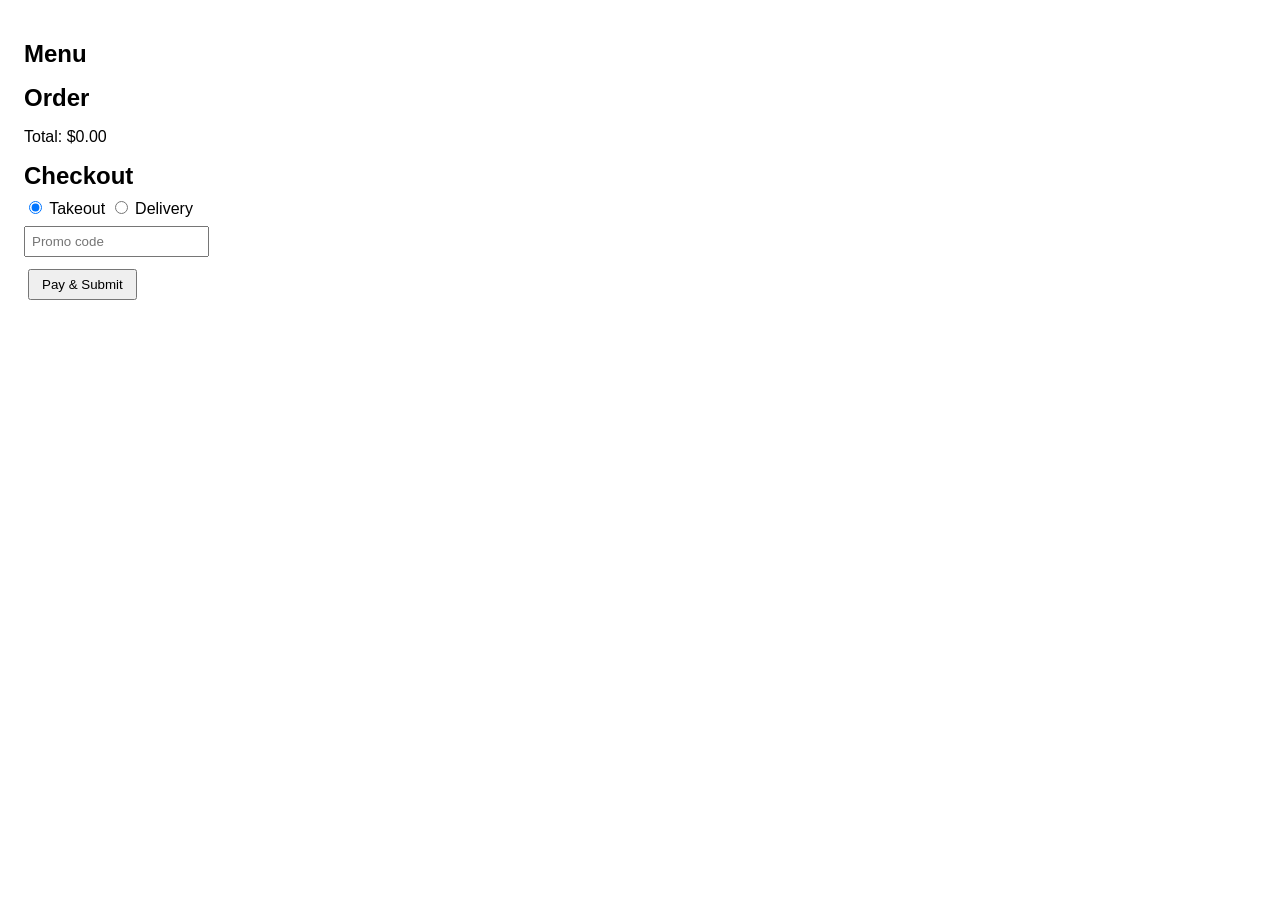
==== group_bio_template/index.html @ a7f0931a "changed templates and cleared out bio templates" ====
<!DOCTYPE html>
<html lang="en">
<head>
  <link rel="stylesheet" href="styles.css" />
</head>
<body>

  <h2>Menu</h2>
  <div id="menu"></div>

  <h2>Order</h2>
  <ul id="order-list"></ul>
  <p id="total">Total: $0.00</p>

  <h2>Checkout</h2>
  <label><input type="radio" name="type" value="takeout" checked> Takeout</label>
  <label><input type="radio" name="type" value="delivery"> Delivery</label>
  <br>
  <input type="text" id="promo" placeholder="Promo code" />
  <br>
  <button onclick="placeOrder()">Pay & Submit</button>
  <p id="msg"></p>

  <script src="script.js"></script>
</body>
</html>
---- group_bio_template/styles.css ----
body { font-family: sans-serif; padding: 1rem; }

h2 { margin: 1rem 0 0.5rem; }

button { margin: 4px; padding: 6px 12px; cursor: pointer; }

input[type="text"] { padding: 6px; margin: 8px 0; }

li { font-size: 14px; padding: 2px 0; }

#msg { color: green; margin-top: 0.5rem; }
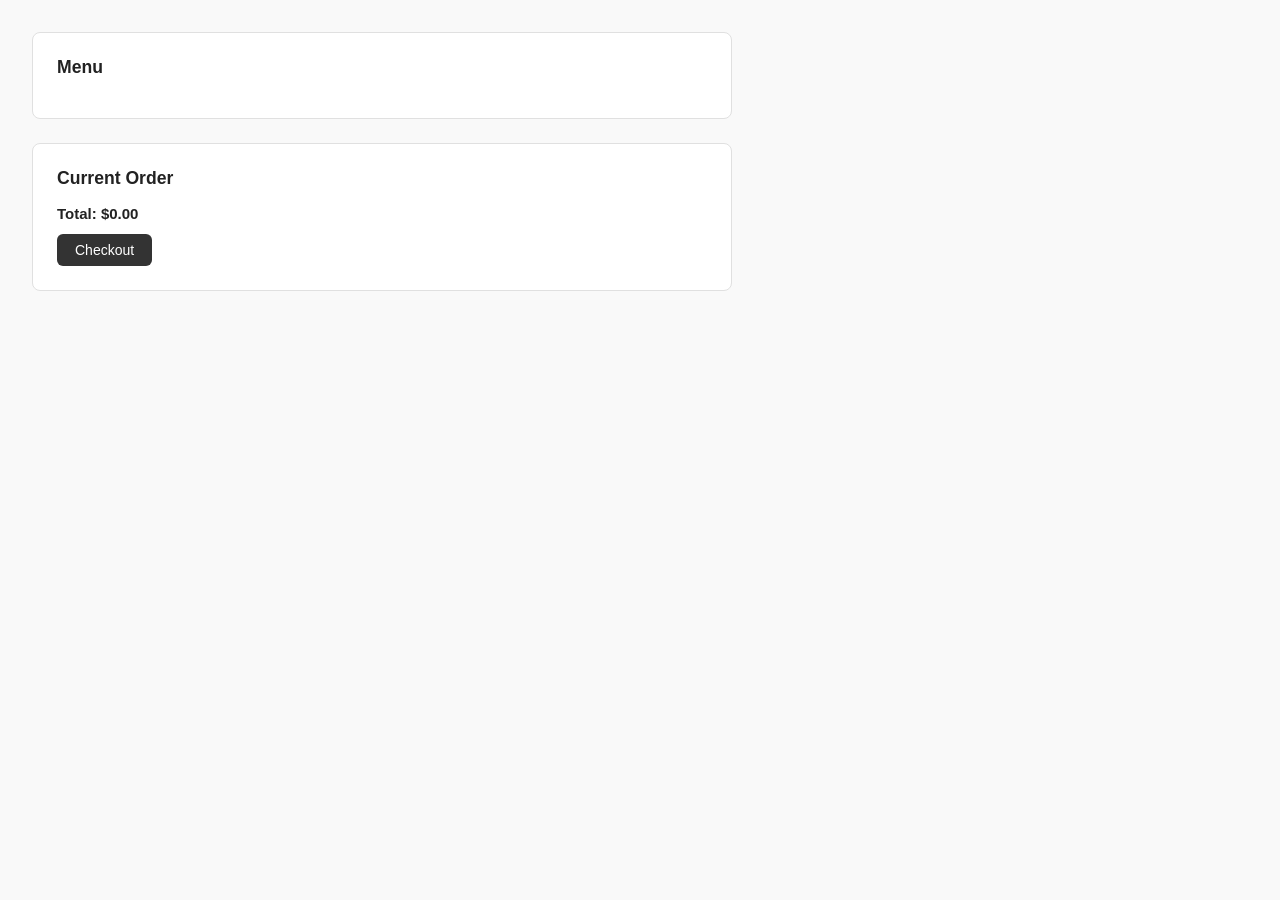
==== commit da0ac1eb: "added order display functionality with checkout button" ====
--- a/group_bio_template/index.html
+++ b/group_bio_template/index.html
@@ -1,26 +1,46 @@
 <!DOCTYPE html>
 <html lang="en">
 <head>
+  <meta charset="UTF-8" />
+  <title>Order Display</title>
   <link rel="stylesheet" href="styles.css" />
 </head>
 <body>
 
-  <h2>Menu</h2>
-  <div id="menu"></div>
+  <!-- Step 1: Menu -->
+  <section id="menu-section">
+    <h2>Menu</h2>
+    <div id="menu-grid"></div>
+  </section>
 
-  <h2>Order</h2>
-  <ul id="order-list"></ul>
-  <p id="total">Total: $0.00</p>
+  <!-- Step 2: Current Order -->
+  <section id="order-display">
+    <h2>Current Order</h2>
+    <ul id="order-list"></ul>
+    <p id="order-total">Total: $0.00</p>
+    <button id="checkout-btn">Checkout</button>
+  </section>
 
-  <h2>Checkout</h2>
-  <label><input type="radio" name="type" value="takeout" checked> Takeout</label>
-  <label><input type="radio" name="type" value="delivery"> Delivery</label>
-  <br>
-  <input type="text" id="promo" placeholder="Promo code" />
-  <br>
-  <button onclick="placeOrder()">Pay & Submit</button>
-  <p id="msg"></p>
+  <!-- Step 3: Checkout -->
+  <section id="checkout-section" class="hidden">
+    <h2>Checkout</h2>
+
+    <label>Order Type</label>
+    <div id="order-type">
+      <label><input type="radio" name="type" value="takeout" checked /> Takeout</label>
+      <label><input type="radio" name="type" value="delivery" /> Delivery</label>
+    </div>
+
+    <label for="promo">Promo Code</label>
+    <input type="text" id="promo" placeholder="Enter code (optional)" />
+    <button id="apply-promo">Apply</button>
+    <p id="promo-msg"></p>
+
+    <p id="checkout-total"></p>
+    <button id="pay-btn">Pay & Place Order</button>
+    <p id="order-status"></p>
+  </section>
 
   <script src="script.js"></script>
 </body>
-</html>
+</html>
--- a/group_bio_template/styles.css
+++ b/group_bio_template/styles.css
@@ -1,11 +1,80 @@
-body { font-family: sans-serif; padding: 1rem; }
+* { box-sizing: border-box; margin: 0; padding: 0; }
 
-h2 { margin: 1rem 0 0.5rem; }
+body {
+  font-family: sans-serif;
+  padding: 2rem;
+  background: #f9f9f9;
+  color: #222;
+}
 
-button { margin: 4px; padding: 6px 12px; cursor: pointer; }
+section {
+  background: #fff;
+  border: 1px solid #e0e0e0;
+  border-radius: 8px;
+  padding: 1.5rem;
+  margin-bottom: 1.5rem;
+  max-width: 700px;
+}
 
-input[type="text"] { padding: 6px; margin: 8px 0; }
+h2 { font-size: 1.1rem; margin-bottom: 1rem; }
 
-li { font-size: 14px; padding: 2px 0; }
+/* Menu grid */
+#menu-grid {
+  display: grid;
+  grid-template-columns: repeat(3, 1fr);
+  gap: 1rem;
+}
 
-#msg { color: green; margin-top: 0.5rem; }+.menu-card {
+  border: 1px solid #e0e0e0;
+  border-radius: 8px;
+  padding: 0.75rem;
+  text-align: center;
+  background: #fafafa;
+}
+
+.menu-card img {
+  width: 100%;
+  height: 100px;
+  object-fit: cover;
+  border-radius: 6px;
+  margin-bottom: 0.5rem;
+}
+
+.menu-card h3 { font-size: 14px; margin-bottom: 4px; }
+.menu-card .price { font-weight: 600; font-size: 14px; margin-bottom: 4px; }
+.menu-card .info { font-size: 11px; color: #888; margin-bottom: 8px; }
+
+/* Order type radios */
+#order-type { display: flex; gap: 1.5rem; margin: 6px 0 1rem; }
+#order-type label { font-size: 14px; color: #333; display: flex; gap: 6px; align-items: center; }
+
+/* Promo */
+#promo { padding: 6px; border: 1px solid #ccc; border-radius: 6px; font-size: 14px; width: 160px; }
+#promo-msg { font-size: 12px; color: #888; margin-top: 4px; }
+
+#checkout-total { font-weight: 600; font-size: 15px; margin: 1rem 0 0.5rem; }
+
+/* Buttons */
+button {
+  margin-top: 0.75rem;
+  margin-right: 8px;
+  padding: 8px 18px;
+  border: none;
+  border-radius: 6px;
+  background: #333;
+  color: #fff;
+  font-size: 14px;
+  cursor: pointer;
+}
+
+button:hover { background: #555; }
+
+/* Order list */
+#order-list { list-style: none; font-size: 14px; margin-bottom: 0.75rem; }
+#order-list li { padding: 6px 0; border-bottom: 1px solid #f0f0f0; }
+#order-total { font-weight: 600; font-size: 15px; margin-top: 0.5rem; }
+
+#order-status { margin-top: 0.5rem; font-size: 13px; color: #2a7a2a; }
+
+.hidden { display: none; }
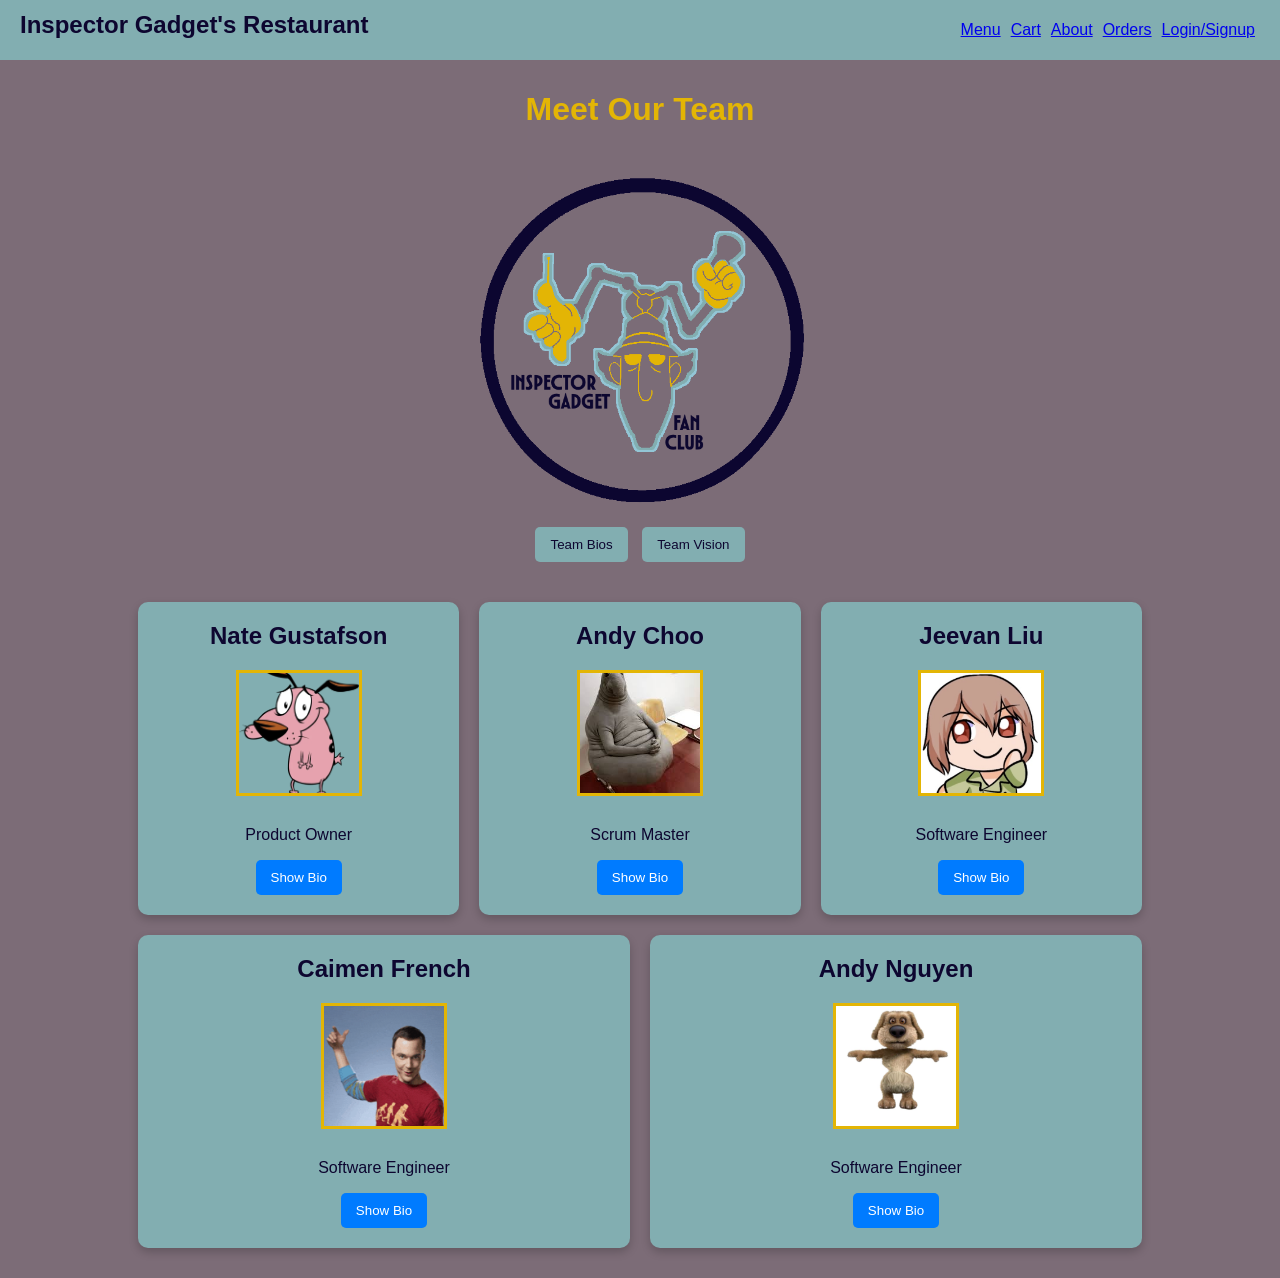
==== commit aa8defc5: "styling reworks accross all pages. Refactoring of pages in wrong folders." ====
--- a/group_bio_template/index.html
+++ b/group_bio_template/index.html
@@ -1,46 +1,220 @@
 <!DOCTYPE html>
 <html lang="en">
 <head>
-  <meta charset="UTF-8" />
-  <title>Order Display</title>
-  <link rel="stylesheet" href="styles.css" />
+    <meta charset="UTF-8">
+    <meta name="viewport" content="width=device-width, initial-scale=1.0">
+    <title>Team Bio</title>
+    <link rel="icon" type="image/png" href="img/favicon48x48.png">
+    <link rel="stylesheet" href="styles.css"> <!-- Link to external CSS file -->
 </head>
 <body>
-
-  <!-- Step 1: Menu -->
-  <section id="menu-section">
-    <h2>Menu</h2>
-    <div id="menu-grid"></div>
-  </section>
-
-  <!-- Step 2: Current Order -->
-  <section id="order-display">
-    <h2>Current Order</h2>
-    <ul id="order-list"></ul>
-    <p id="order-total">Total: $0.00</p>
-    <button id="checkout-btn">Checkout</button>
-  </section>
-
-  <!-- Step 3: Checkout -->
-  <section id="checkout-section" class="hidden">
-    <h2>Checkout</h2>
-
-    <label>Order Type</label>
-    <div id="order-type">
-      <label><input type="radio" name="type" value="takeout" checked /> Takeout</label>
-      <label><input type="radio" name="type" value="delivery" /> Delivery</label>
-    </div>
-
-    <label for="promo">Promo Code</label>
-    <input type="text" id="promo" placeholder="Enter code (optional)" />
-    <button id="apply-promo">Apply</button>
-    <p id="promo-msg"></p>
-
-    <p id="checkout-total"></p>
-    <button id="pay-btn">Pay & Place Order</button>
-    <p id="order-status"></p>
-  </section>
-
-  <script src="script.js"></script>
+  <!-- Navbar -->
+  <nav>
+    <div class="navbar">
+      <h2 class="logo">Inspector Gadget's Restaurant</h2>
+
+      <ul class="nav-links">
+        <a href="../menu_template/menu.html">Menu</a>
+        <a href="../cart_template/cart.html">Cart</a>
+        <a href="../group_bio_template\index.html">About</a>
+        <a href="../group_bio_template\index.html">Orders</a>
+        <a href="../login_template/login.html">Login/Signup</a>
+      </ul>
+    </div>
+  </nav>
+
+<header>
+    <h1>Meet Our Team</h1>
+    <!-- Example team logo -->
+    <img src="img/team-logo.png" alt="Team Logo" class="team-logo">
+
+    <!-- Navigation menu to switch between sections -->
+    <nav>
+        <button onclick="showSection('bios')">Team Bios</button>
+        <button onclick="showSection('vision')">Team Vision</button>
+    </nav>
+</header>
+
+<!-- Team bios section (default section) -->
+<div id="bios" class="container">
+    <!-- Each card represents an individual team member -->
+    <div class="card">
+        <h2>Nate Gustafson</h2>
+        <!-- Optional Avatar -->
+        <img src="img/avatar-nate.png" alt="Nate Avatar" class="avatar">
+        <p>Product Owner</p>
+        <button onclick="toggleBio('bio1')">Show Bio</button>
+        <div id="bio1" class="bio">
+            <!--Intro Here-->
+            <p>Nate is the Product Owner focused on building a practical system that improving team communication, and delivering the perfect product.</p>
+            <div class="divider">◆ ◆ ◆</div>
+            <!--Moodboard-->
+            <div class="moodboard">
+                <div class="mood-section">
+                    <h4>◆ Tools</h4>
+                    <ul>
+                        <li>VS Code</li>
+                        <li>Git & GitHub</li>
+                        <li>Python / FastAPI</li>
+                        <li>Linux / Terminal</li>
+                    </ul>
+                </div>
+            </div>
+            <div class="divider">◆ ◆ ◆</div>
+            <div class="mood-section">
+                <h4>◆ My Resources</h4>
+                <a href="https://illcommittee.github.io/coderesource/index.html" target="_blank">
+                    Coding Resource Hub
+                </a>
+            </div>
+            <!--Moodboard End-->
+        </div>
+    </div>
+    <div class="card">
+        <h2>Andy Choo</h2>
+        <img src="img/andychoo.jpeg" alt="Andy's meme photo" class="avatar"/>
+        <p>Scrum Master</p>
+        <button onclick="toggleBio('bio2')">Show Bio</button>
+        <div id="bio2" class="bio">
+            <p>Andy is a full-stack developer with experience in cyber security engineering.</p>
+            <div class="divider">◆ ◆ ◆</div>
+            <!--Moodboard-->
+            <div class="moodboard">
+                <div class="mood-section">
+                    <h4>◆ Tools</h4>
+                    <ul>
+                        <li>JavaScript</li>
+                        <li>React.js</li>
+                        <li>Python</li>
+                    </ul>
+                </div>
+            </div>
+            <div class="divider">◆ ◆ ◆</div>
+            <div class="mood-section">
+                <h4>◆ My Resources</h4>
+                <a href="https://github.com/Andydchoo" target="_blank">Github</a>
+            </div>
+        </div>
+    </div>
+    <div class="card">
+        <h2>Jeevan Liu</h2>
+        <!-- Optional Avatar -->
+        <img src="img/avatar-jeevan.jpg" alt="Jeevan Avatar" class="avatar">
+        <p>Software Engineer</p>
+        <button onclick="toggleBio('bio3')">Show Bio</button>
+        <div id="bio3" class="bio">
+            <!--Intro Here-->
+            <p>Jeevan is a software developer, specializing in back-end development.</p>
+            <div class="divider">◆ ◆ ◆</div>
+            <!--Moodboard-->
+            <div class="moodboard">
+                <div class="mood-section">
+                    <h4>◆ Tools</h4>
+                    <ul>
+                        <li>Python</li>
+                        <li>Git/GitHub</li>
+                        <li>Java</li>
+                        <li>C/C++</li>
+                    </ul>
+                </div>
+            </div>
+            <div class="divider">◆ ◆ ◆</div>
+            <div class="mood-section">
+                <h4>◆ My Resources</h4>
+                <a href="https://github.com/JeevanLiu" target="_blank">
+                    Personal GitHub
+                </a>
+            </div>
+            <!--Moodboard End-->
+        </div>
+    </div>
+    <div class="card">
+        <h2>Caimen French</h2>
+        <!-- Optional Avatar -->
+        <img src="img/avatar-caimen.png" alt="Caimen Avatar" class="avatar">
+        <p>Software Engineer</p>
+        <button onclick="toggleBio('bio4')">Show Bio</button>
+        <div id="bio4" class="bio">
+            <!--Intro Here-->
+            <p>I'm Caimen French, pleasure to meet you.</p>
+            <div class="divider">◆ ◆ ◆</div>
+            <!--Moodboard-->
+            <div class="moodboard">
+                <div class="mood-section">
+                    <h4>◆ Tools</h4>
+                    <ul>
+                        <li>Java</li>
+                        <li>GML</li>
+                        <li>Python</li>
+                        <li>C</li>
+                    </ul>
+                </div>
+            </div>
+            <div class="divider">◆ ◆ ◆</div>
+            <div class="mood-section">
+                <h4>◆ My Resources</h4>
+                <a href="https://github.com/cfrench-uncc" target="_blank">
+                    GitHub
+                </a>
+            </div>
+            <!--Moodboard End-->
+        </div>
+    </div>
+    <div class="card">
+        <h2>Andy Nguyen</h2>
+        <img src="img/AndyNAvatar.jpg" alt="Andy's Talking Ben" class="avatar"/>
+        <p>Software Engineer</p>
+        <button onclick="toggleBio('bio5')">Show Bio</button>
+        <div id="bio5" class="bio">
+            <p>Andy Nguyen is a Software Engineer who specializes in FastAPI and Python. He also drinks coffee and loves collaborating with group projects.</p>
+            <div class="divider">◆ ◆ ◆</div>
+            <!--Moodboard-->
+            <div class="moodboard">
+                <div class="mood-section">
+                    <h4>◆ Tools</h4>
+                    <ul>
+                        <li>Talking Ben</li>
+                        <li>Pycharm</li>
+                        <li>X (formerly twitter)</li>
+                        <li>Python</li>
+                        <li>Java (i am brainwashed in Java)</li>
+                    </ul>
+                </div>
+                <div class="divider">◆ ◆ ◆</div>
+                <div class="mood-section">
+                    <h4>◆ My Resources</h4>
+                    <a href="https://www.youtube.com/watch?v=dQw4w9WgXcQ" target="_blank">Funny Cat Video</a>
+                </div>
+            </div>
+        </div>
+    </div>
+</div>
+
+<!-- Team vision/mission statement section (hidden by default) -->
+<div id="vision" class="container" style="display: none;">
+    <div class="vision-card">
+        <h2>Inspector Gadget Fan Club's Mission Statement</h2>
+        <p>
+            We strive to create a community of innovative (mainly chaotic) software engineers dedicated to helping Inspector Gadget (yes, we’re a fan club) save the day!
+            We design, test, and occasionally… break high-tech gadgets to defeat villains.
+            We value teamwork, collaboration, and problem-solving.
+            Every bug we encounter is just a villain in disguise…
+        </p>
+        
+        <div class="divider">◆ ◆ ◆</div>
+
+        <h3>Team Rules:</h3>
+        <ul>
+            <li>Respect everyone in the community</li>
+            <li>Communicate clearly</li>
+            <li>Complete your missions on time</li>
+            <li>Help fellow agents build and debug their gadgets</li>
+            <li>No Dr. Claw-style sabotage allowed</li>
+        </ul>
+    </div>
+</div>
+
+<script src="script.js"></script> <!-- Link to external JavaScript file -->
+
 </body>
 </html>
--- a/group_bio_template/styles.css
+++ b/group_bio_template/styles.css
@@ -1,80 +1,194 @@
-* { box-sizing: border-box; margin: 0; padding: 0; }
-
-body {
-  font-family: sans-serif;
-  padding: 2rem;
-  background: #f9f9f9;
-  color: #222;
+:root {
+  --color-bg: #7c6c77; /* Dusty Mauve (page background) */
+  --color-header: #0d0630; /* Dark Amethyst (header / text) */
+  --color-card: #82aeb1; /* Teal (cards) */
+  --color-accent: #e3b505; /* Saffron (buttons / highlights) */
+  --color-hover: #a7c7e7; /* Sky Blue (hover effects) */
+  --color-text: #0d0630; /* Main text */
+  --color-light: #a7c7e7; /* Secondary background */
 }
 
-section {
-  background: #fff;
-  border: 1px solid #e0e0e0;
-  border-radius: 8px;
-  padding: 1.5rem;
-  margin-bottom: 1.5rem;
-  max-width: 700px;
+/* General page styling */
+body {
+  font-family: Arial, sans-serif;
+  background-color: var(--color-bg);
+  margin: 0;
+  padding: 0;
+  color: var(--color-text);
 }
 
-h2 { font-size: 1.1rem; margin-bottom: 1rem; }
-
-/* Menu grid */
-#menu-grid {
-  display: grid;
-  grid-template-columns: repeat(3, 1fr);
-  gap: 1rem;
+.navbar {
+  display: flex;
+  justify-content: space-between;
+  background-color: var(--color-card);
+  align-items: center;
+  padding-left: 20px;
+  padding-right: 20px;
 }
 
-.menu-card {
-  border: 1px solid #e0e0e0;
-  border-radius: 8px;
-  padding: 0.75rem;
-  text-align: center;
-  background: #fafafa;
+.nav-links {
+  display: flex;
+  justify-content: space-between;
 }
 
-.menu-card img {
-  width: 100%;
-  height: 100px;
-  object-fit: cover;
-  border-radius: 6px;
-  margin-bottom: 0.5rem;
+.nav-links a {
+  padding: 5px;
 }
 
-.menu-card h3 { font-size: 14px; margin-bottom: 4px; }
-.menu-card .price { font-weight: 600; font-size: 14px; margin-bottom: 4px; }
-.menu-card .info { font-size: 11px; color: #888; margin-bottom: 8px; }
+/* Header section styling */
+header {
+  background-color: var(--color-bg);
+  color: var(--color-accent);
+  padding: 10px 0;
+  text-align: center;
+}
 
-/* Order type radios */
-#order-type { display: flex; gap: 1.5rem; margin: 6px 0 1rem; }
-#order-type label { font-size: 14px; color: #333; display: flex; gap: 6px; align-items: center; }
+/* Styling for team logo image */
+.team-logo {
+  width: 350px; /* Adjust the size as needed */
+  margin-top: 10px;
+}
 
-/* Promo */
-#promo { padding: 6px; border: 1px solid #ccc; border-radius: 6px; font-size: 14px; width: 160px; }
-#promo-msg { font-size: 12px; color: #888; margin-top: 4px; }
+.avatar {
+  width: 120px;
+  height: 120px;
+  object-fit: cover;
+  margin: 10px 0;
+  border: 3px solid var(--color-accent);
+}
 
-#checkout-total { font-weight: 600; font-size: 15px; margin: 1rem 0 0.5rem; }
+.avatar:hover {
+  transform: scale(1.05);
+  transition: 0.2s;
+}
 
-/* Buttons */
+/* Menu button styling */
+header nav {
+  margin-top: 10px;
+}
+
+header nav button {
+  background: var(--color-card);
+  color: var(--color-text);
+  border: none;
+  padding: 10px 15px;
+  border-radius: 5px;
+  cursor: pointer;
+  margin: 0 5px;
+  transition: 0.2s;
+}
+
+header nav button:hover {
+  background: var(--color-hover);
+}
+
+/* Flex container for team bios and vision sections */
+.container {
+  width: 80%;
+  margin: 20px auto;
+  display: flex;
+  flex-wrap: wrap;
+  justify-content: space-between;
+}
+
+/* Card styling for individual team bios */
+.card {
+  background: var(--color-card);
+  border-radius: 10px;
+  box-shadow: 0 4px 10px rgba(0, 0, 0, 0.2);
+  margin: 10px;
+  padding: 20px;
+  flex: 1 1 calc(30% - 40px);
+  text-align: center;
+  transition:
+    transform 0.2s,
+    box-shadow 0.2s;
+}
+
+.card:hover {
+  transform: scale(1.05);
+}
+
+h2 {
+  margin: 0 0 10px;
+}
+
+/* Initially hide bio details */
+.bio {
+  background: var(--color-accent);
+  color: var(--color-header);
+  border: none;
+  padding: 10px 15px;
+  border-radius: 5px;
+  cursor: pointer;
+  display: none;
+}
+
+/* Button styling */
 button {
-  margin-top: 0.75rem;
-  margin-right: 8px;
-  padding: 8px 18px;
+  background: #007bff;
+  color: white;
   border: none;
-  border-radius: 6px;
-  background: #333;
-  color: #fff;
-  font-size: 14px;
+  padding: 10px 15px;
+  border-radius: 5px;
   cursor: pointer;
 }
 
-button:hover { background: #555; }
+button:hover {
+  background: var(--color-hover);
+}
 
-/* Order list */
-#order-list { list-style: none; font-size: 14px; margin-bottom: 0.75rem; }
-#order-list li { padding: 6px 0; border-bottom: 1px solid #f0f0f0; }
-#order-total { font-weight: 600; font-size: 15px; margin-top: 0.5rem; }
+/* Moodboard Section */
+.mood-section {
+  background: var(--color-light);
+  margin: 10px 0;
+  padding: 10px;
+  border-radius: 8px;
+}
 
-#order-status { margin-top: 0.5rem; font-size: 13px; color: #2a7a2a; }
+/* Divider */
+.divider {
+  text-align: center;
+  margin: 10px 0;
+  color: var(--color-header);
+  letter-spacing: 6px;
+  font-weight: bold;
+  font-size: 14px;
+}
 
-.hidden { display: none; }+.vision-card {
+  background: var(--color-card);
+  color: var(--color-text);
+  max-width: 900px;
+  margin: 30px auto;
+  padding: 30px;
+  border-radius: 14px;
+  box-shadow: 0 4px 12px rgba(0, 0, 0, 0.2);
+  line-height: 1.6;
+}
+
+.vision-card h2 {
+  color: var(--color-header);
+  text-align: center;
+  margin-bottom: 20px;
+}
+
+.vision-card h3 {
+  color: var(--color-header);
+  margin-top: 20px;
+  margin-bottom: 10px;
+}
+
+.vision-card p {
+  margin-bottom: 15px;
+  font-size: 1rem;
+}
+
+.vision-card ul {
+  padding-left: 20px;
+  margin-top: 10px;
+}
+
+.vision-card li {
+  margin-bottom: 8px;
+}
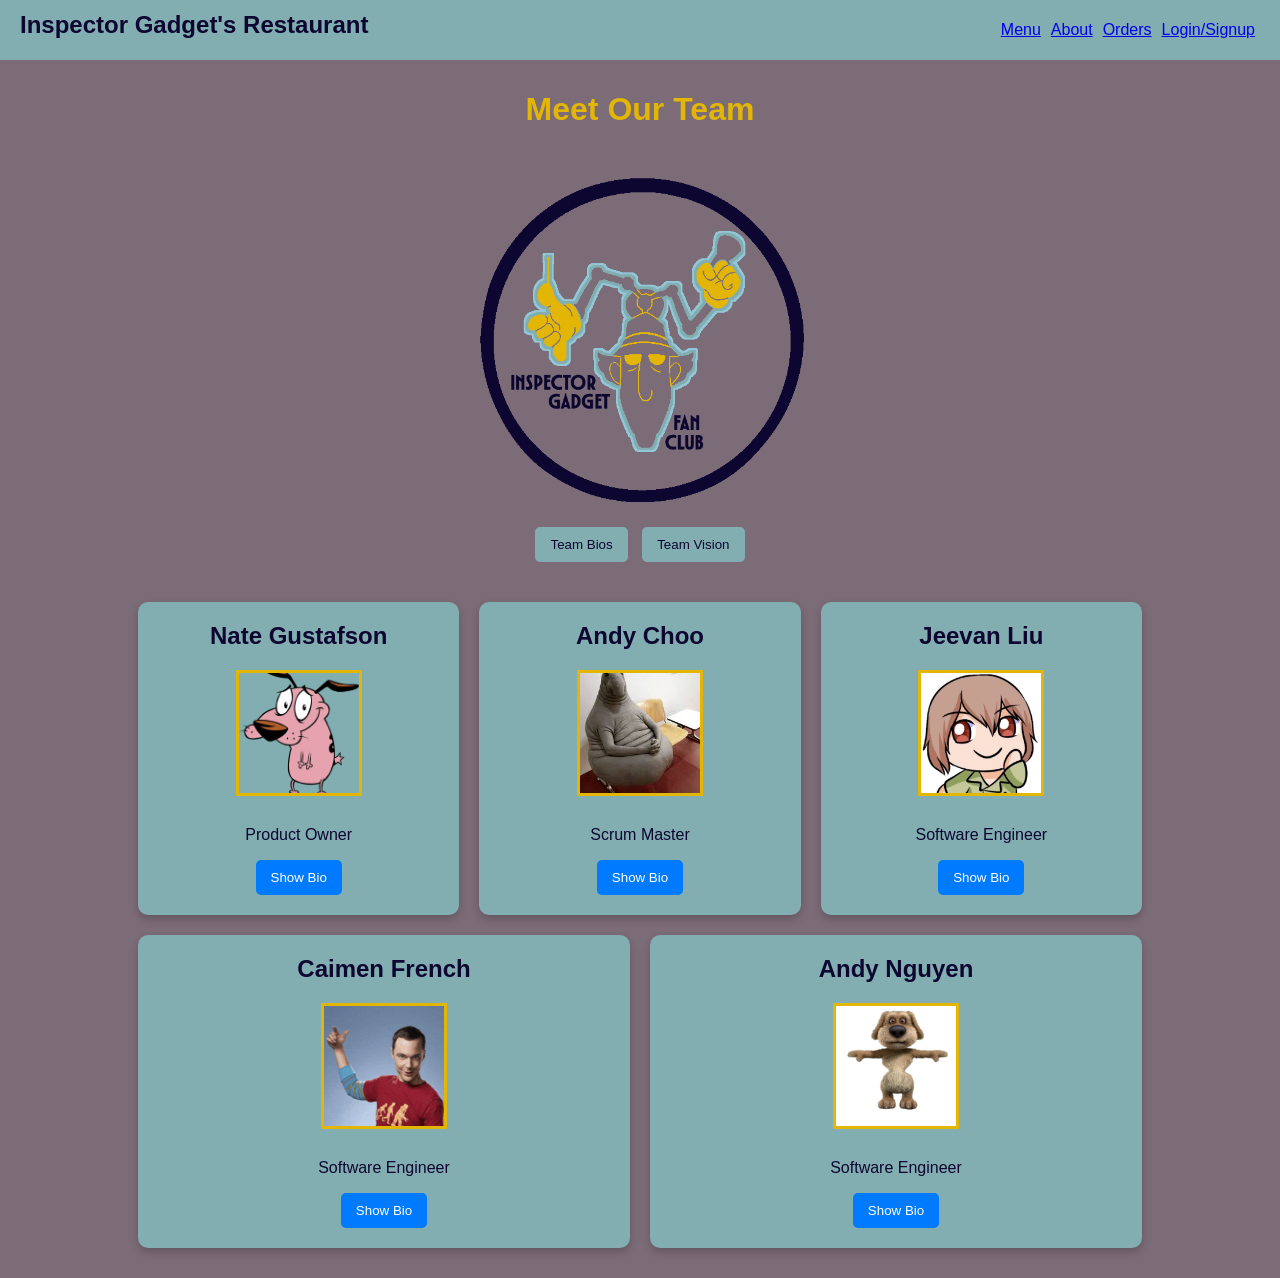
==== commit 9a993b7f: "removing cart from navbar and folder" ====
--- a/group_bio_template/index.html
+++ b/group_bio_template/index.html
@@ -15,9 +15,8 @@
 
       <ul class="nav-links">
         <a href="../menu_template/menu.html">Menu</a>
-        <a href="../cart_template/cart.html">Cart</a>
         <a href="../group_bio_template\index.html">About</a>
-        <a href="../group_bio_template\index.html">Orders</a>
+        <a href="../orders_template/orders.html">Orders</a>
         <a href="../login_template/login.html">Login/Signup</a>
       </ul>
     </div>
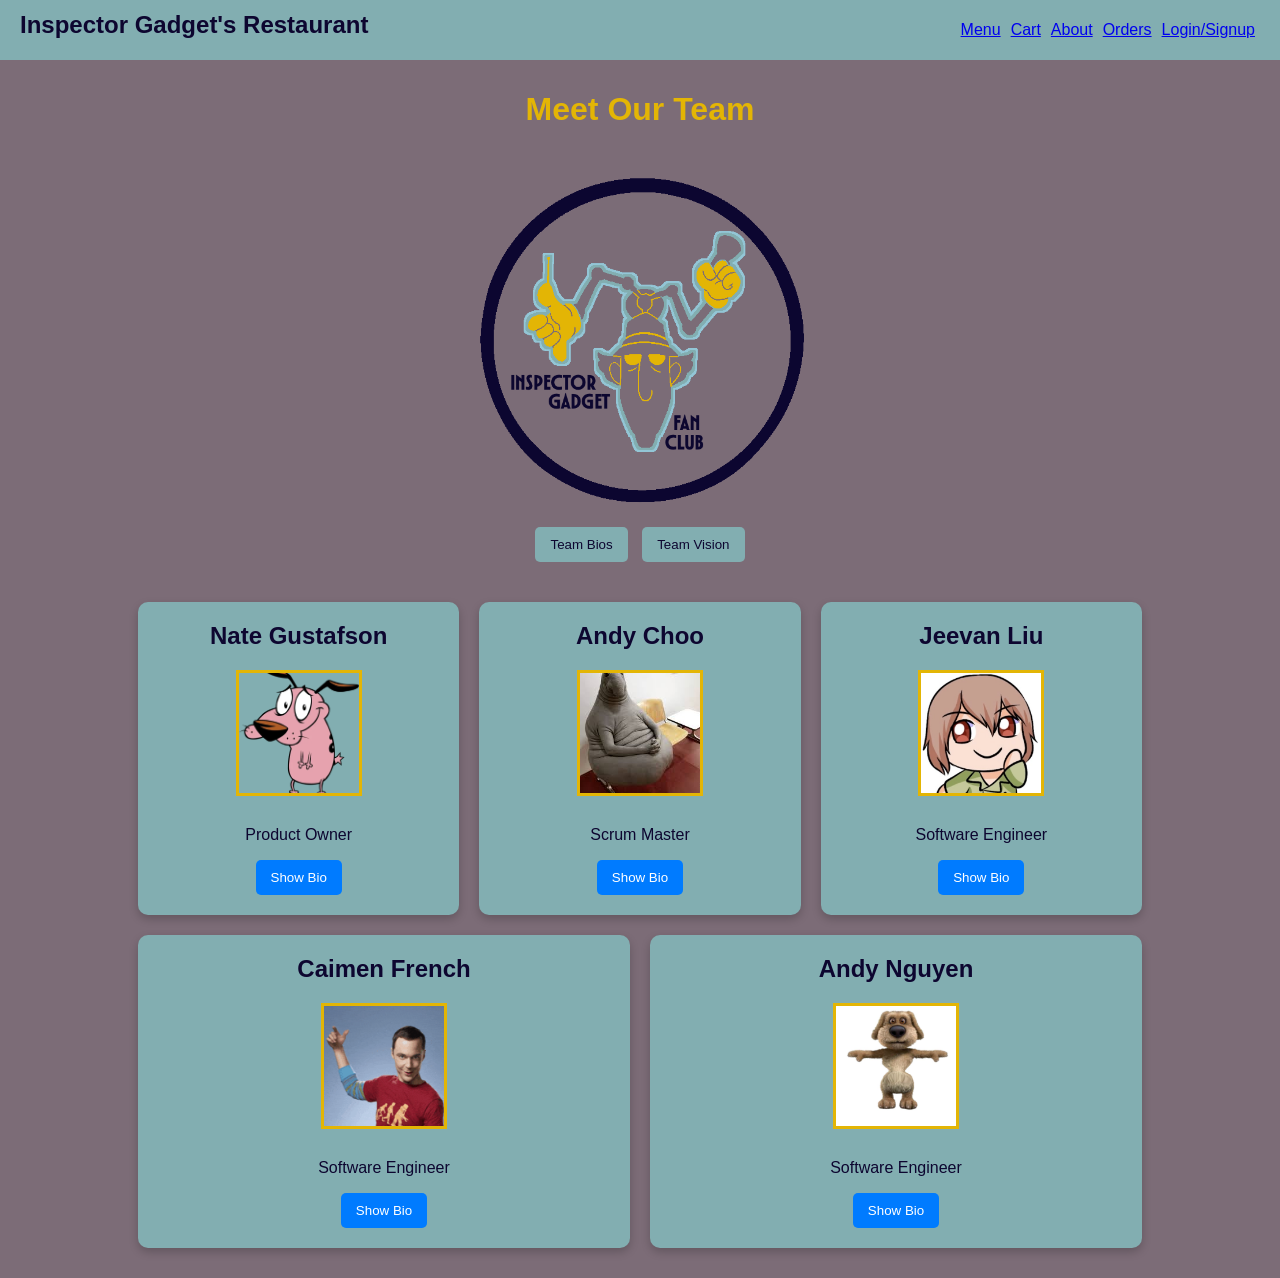
==== commit 7285c6e9: "Unit testing for each major feature implemented" ====
--- a/group_bio_template/index.html
+++ b/group_bio_template/index.html
@@ -15,6 +15,7 @@
 
       <ul class="nav-links">
         <a href="../menu_template/menu.html">Menu</a>
+        <a href="../cart_template/cart.html">Cart</a>
         <a href="../group_bio_template\index.html">About</a>
         <a href="../orders_template/orders.html">Orders</a>
         <a href="../login_template/login.html">Login/Signup</a>
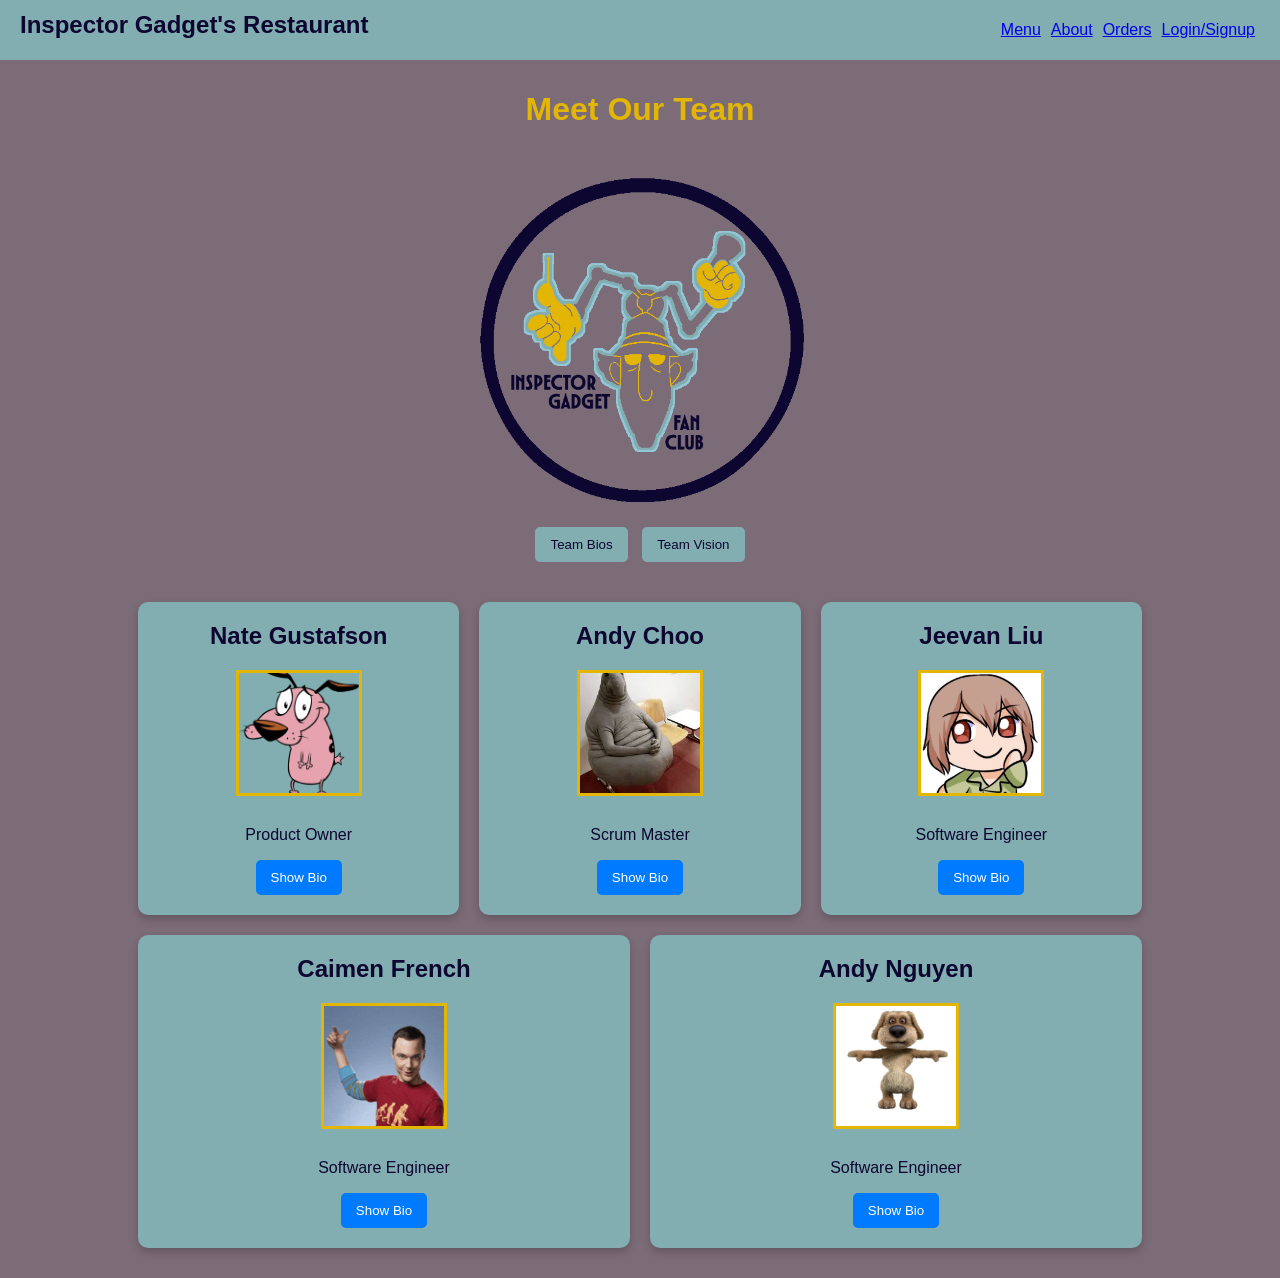
==== commit f2ab9737: "Merge pull request #41 from illcommittee/choo_branch Choo branch" ====
--- a/group_bio_template/index.html
+++ b/group_bio_template/index.html
@@ -15,7 +15,6 @@
 
       <ul class="nav-links">
         <a href="../menu_template/menu.html">Menu</a>
-        <a href="../cart_template/cart.html">Cart</a>
         <a href="../group_bio_template\index.html">About</a>
         <a href="../orders_template/orders.html">Orders</a>
         <a href="../login_template/login.html">Login/Signup</a>
